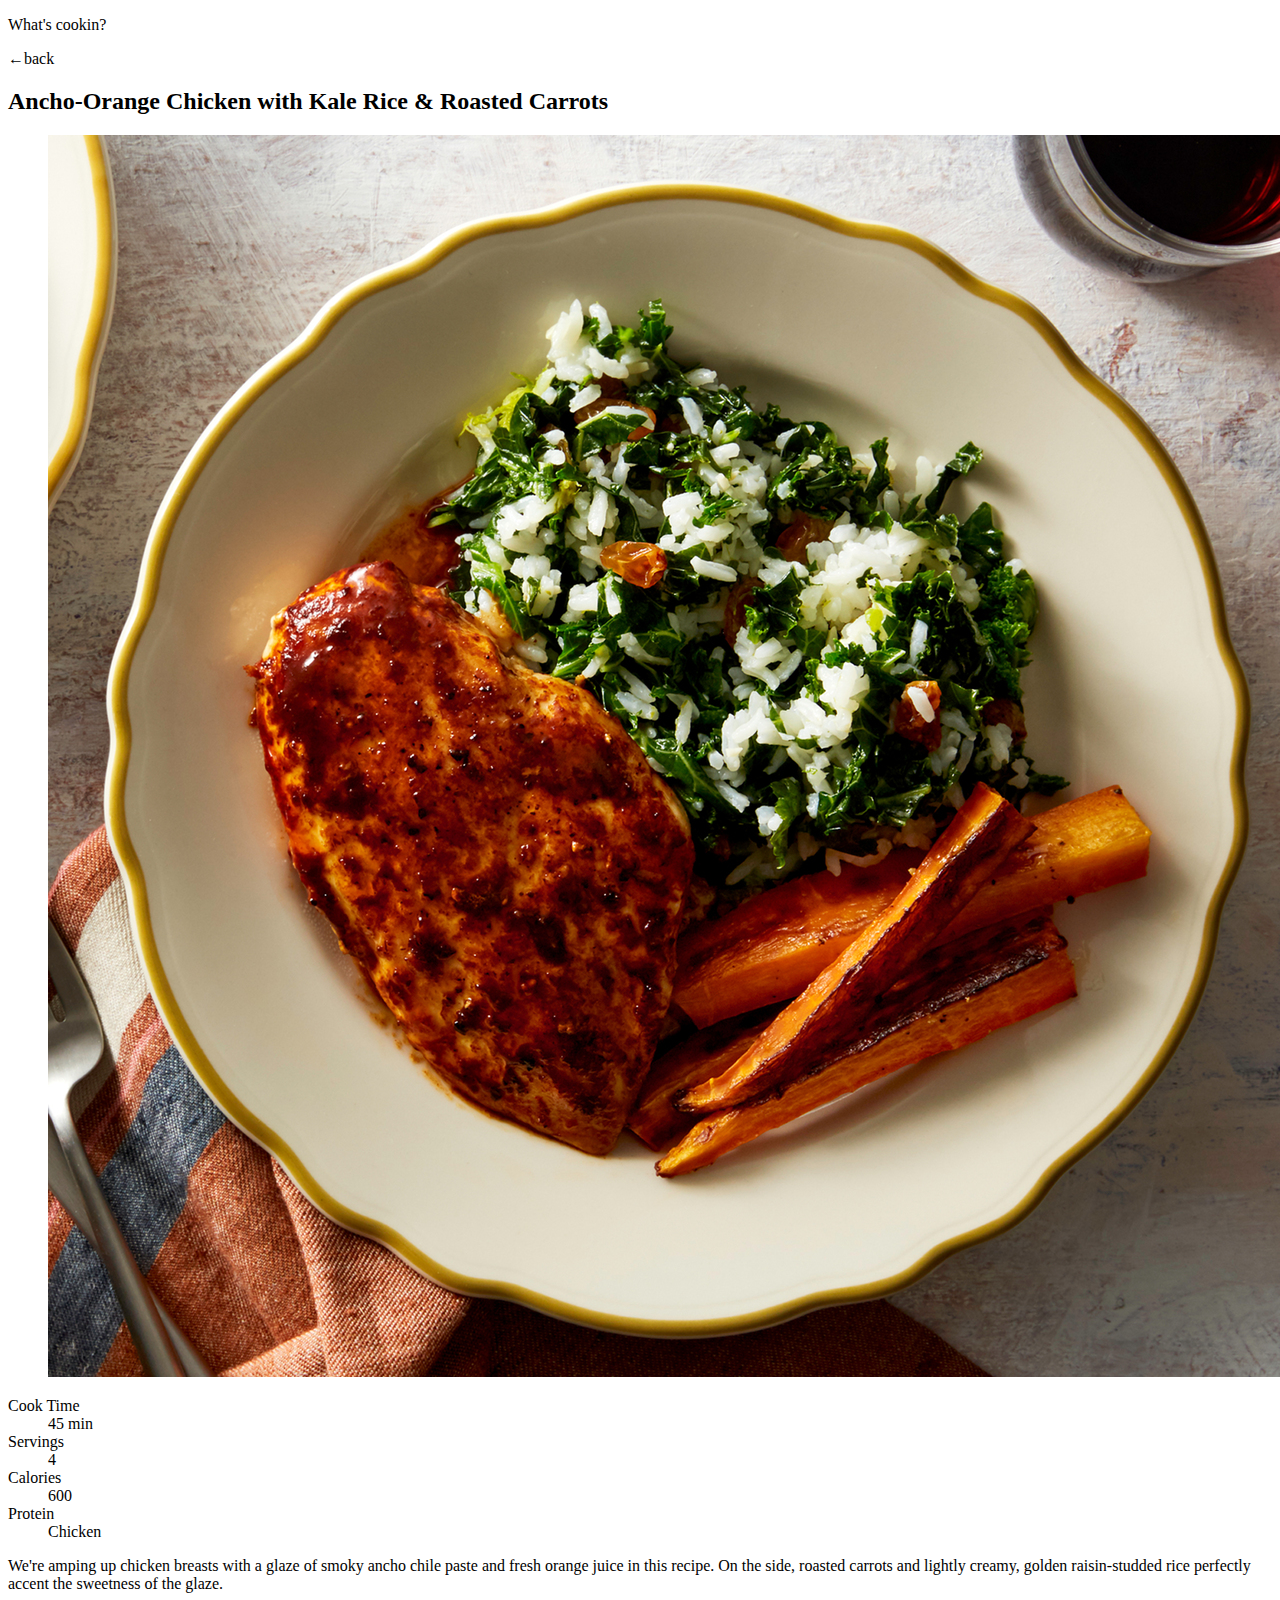
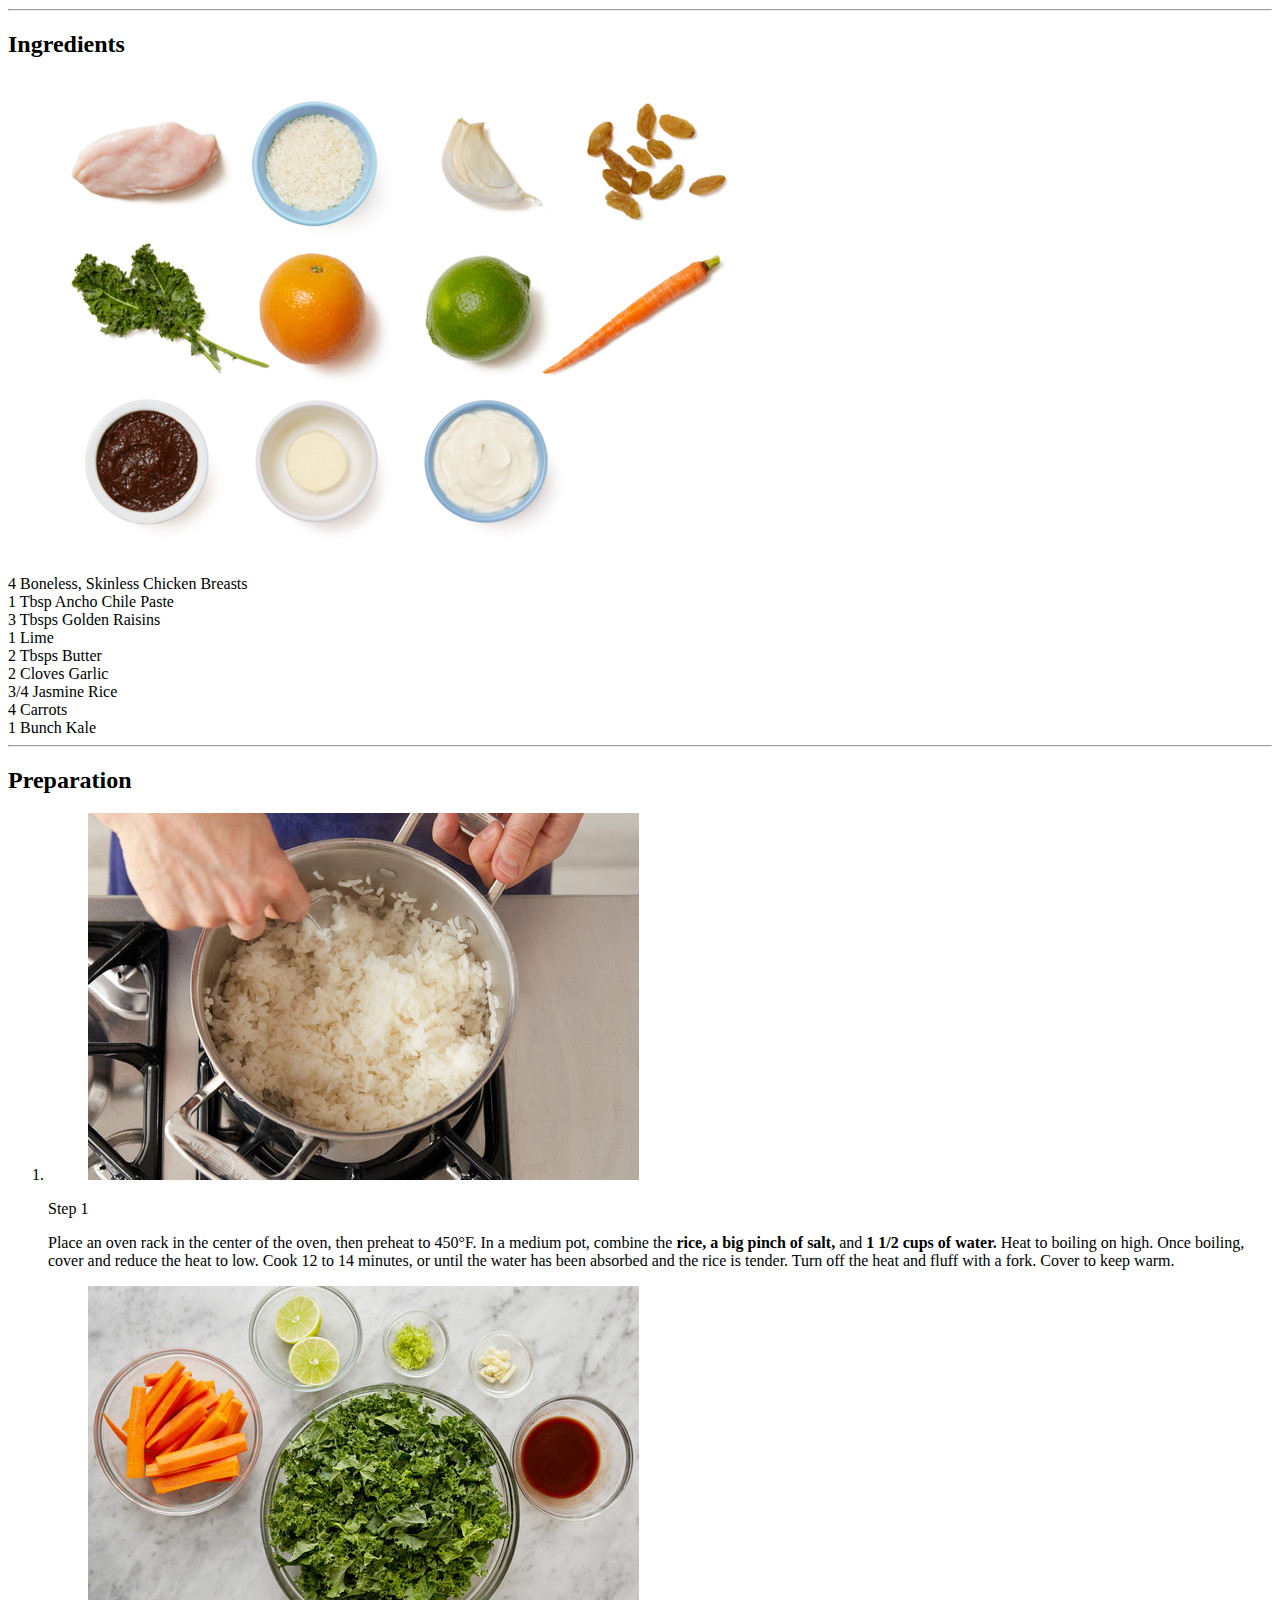
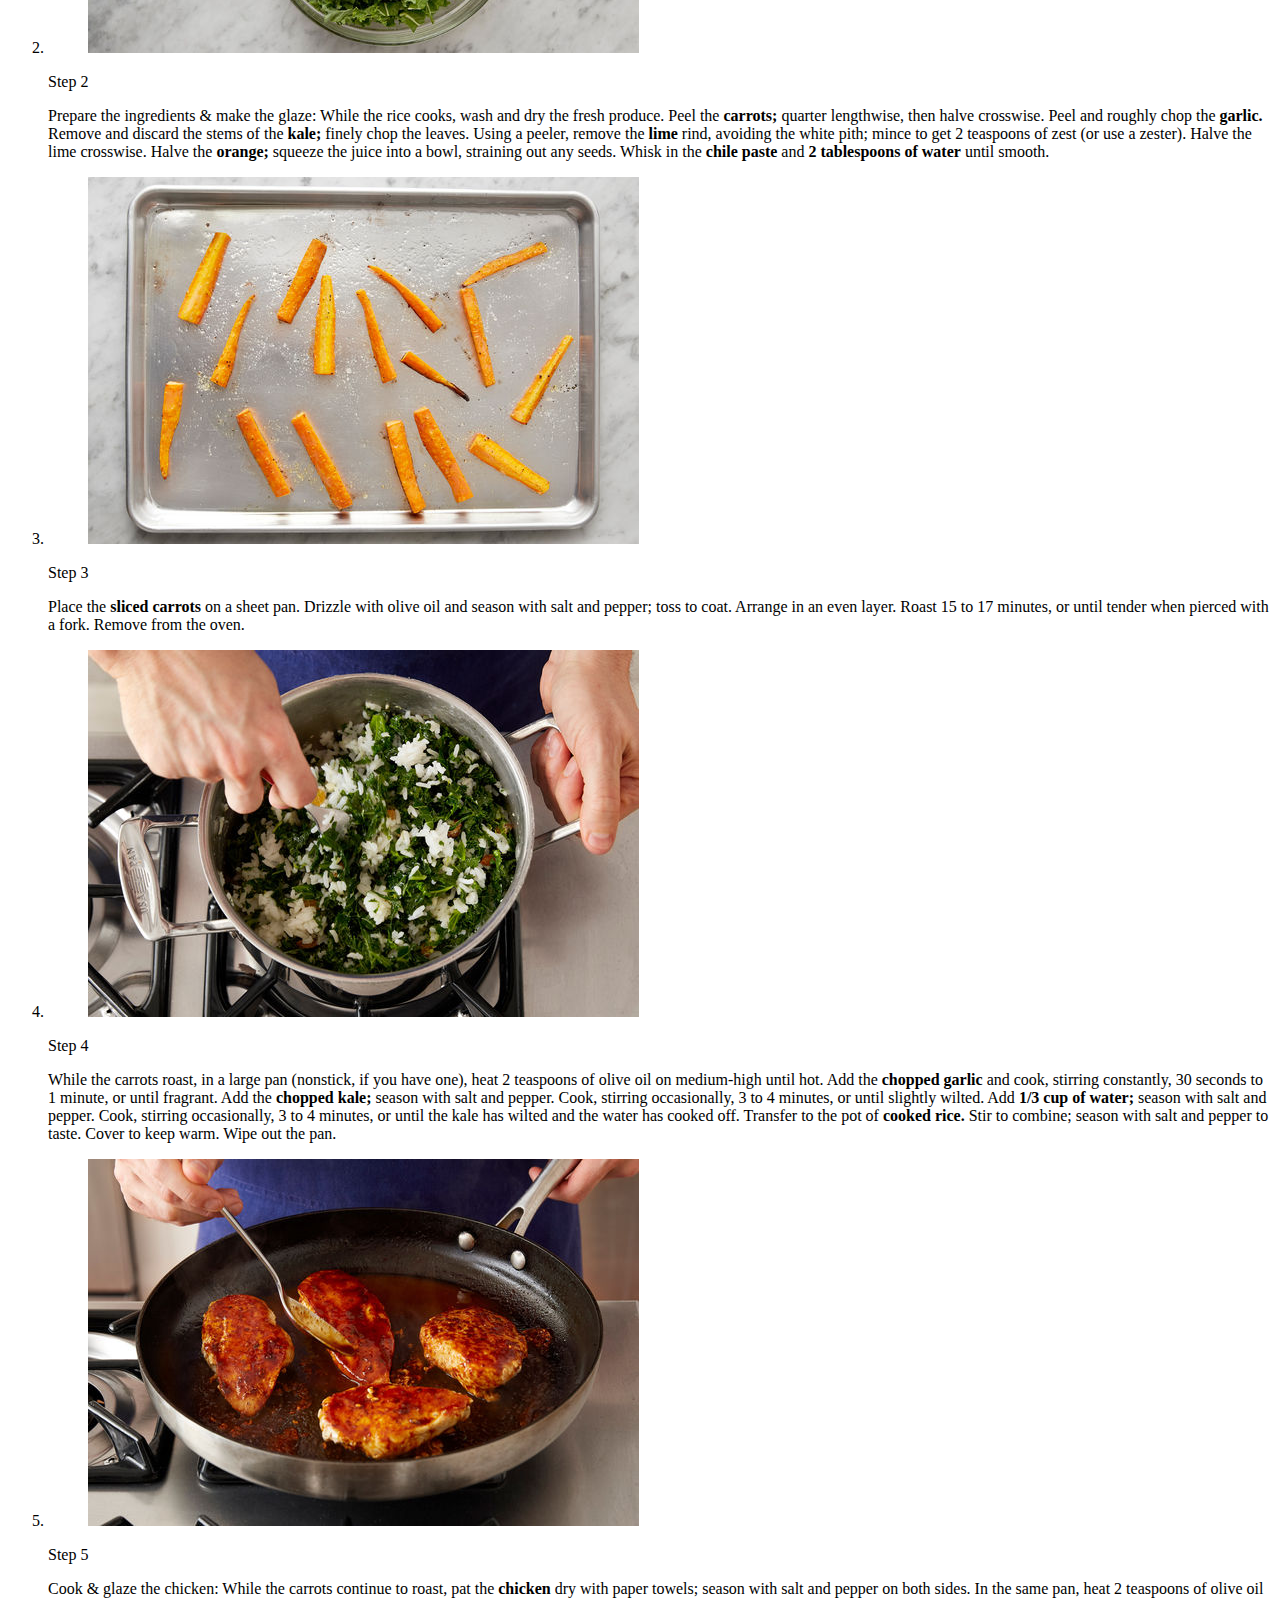
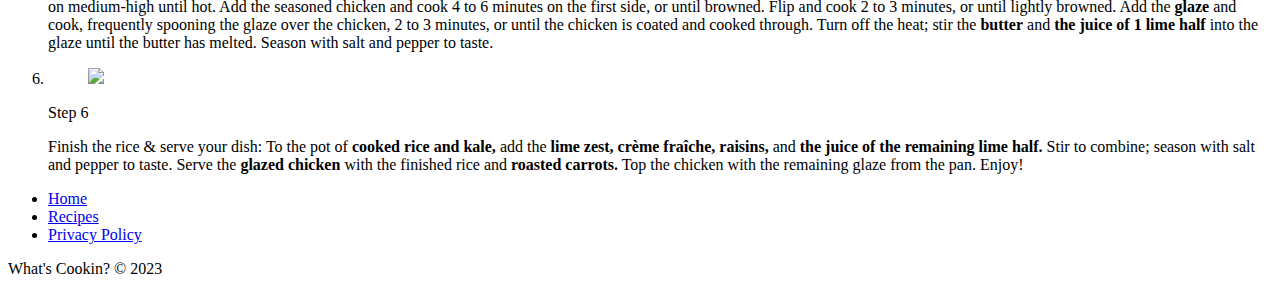
==== idm232-mw3397-beta/recipe.html @ 90bc5e02 "beta" ====
<!DOCTYPE html>
<html>
  <head>
    <title>Ancho Orange</title>
    <link rel="stylesheet" href="recipeStyle.css" />
  </head>
  <body>
    <div class="head">
      <div class="navContainer">
        <p class="logo">What&#39;s cookin?</p>
      </div>
    </div>

    <div class="recipecon">
      <div class="recipeTitleIntro">
        <p class="back">&#8592back</p>
        <div class="header">
          <h2 class="headerTitle">
            Ancho-Orange Chicken with Kale Rice & Roasted Carrots
          </h2>
        </div>
      </div>

      <div class="recipeImgIntroCon">
        <figure class="recipeImgIntro">
          <div class="recipeImgIntroImg">
            <img class="recipeImg" src="../images/anchoOrange.jpg" />
          </div>
        </figure>
      </div>

      <div class="statsCon">
        <div class="statsTableCon">
          <div class="statsTable">
            <dt class="statsTitle">Cook Time</dt>
            <dd class="statsText">45 min</dd>
            <dt class="statsTitle">Servings</dt>
            <dd class="statsText">4</dd>
            <dt class="statsTitle">Calories</dt>
            <dd class="statsText">600</dd>
            <dt class="statsTitle">Protein</dt>
            <dd class="statsText">Chicken</dd>
          </div>
        </div>
      </div>
      <div class="recipeDescriptionCon1">
        <div class="recipeDescriptionCon2">
          <div class="recipeDescription">
            <p>
              We&#39;re amping up chicken breasts with a glaze of smoky ancho chile
              paste and fresh orange juice in this recipe. On the side, roasted
              carrots and lightly creamy, golden raisin-studded rice perfectly
              accent the sweetness of the glaze.
            </p>
          </div>
        </div>
      

      <hr class="recipeDivider" />

      <div class="ingredientsCon">
        <div class="ingredientsSubCon">
          <h2 class="ingredientsTitle">Ingredients</h2>
          <div class="recipeImgIntroCon">
            <figure class="recipeImgIntro">
              <div class="recipeImgIntroImg">
                <img
                  class="recipeImg ingredientsImg"
                  src="../images/Ancho/0101_ING_FPP_large_feature.png"
                />
              </div>
            </figure>
          </div>
          <li class="ingredientText">4 Boneless, Skinless Chicken Breasts</li>
          <li class="ingredientText">1 Tbsp Ancho Chile Paste</li>
          <li class="ingredientText">3 Tbsps Golden Raisins</li>
          <li class="ingredientText">1 Lime</li>
          <li class="ingredientText">2 Tbsps Butter</li>
          <li class="ingredientText">2 Cloves Garlic</li>
          <li class="ingredientText">3/4 Jasmine Rice</li>
          <li class="ingredientText">4 Carrots</li>
          <li class="ingredientText">1 Bunch Kale</li>
        </div>
      </div>
      <hr class="recipeDivider" />
      <div class="prepCon">
        <div>
          <h2 class="ingredientsTitle">Preparation</h2>
          <ol class="prepList">
            <li class="prepText">
              <div class="recipeImgIntroCon">
                <figure class="recipeImgIntro">
                  <div class="recipeImgIntroImg">
                    <img
                      class="recipeImg"
                      src="../images/Ancho/0101_FPP_Chicken-Rice_18594_WEB_high_feature.jpg"
                    />
                  </div>
                </figure>
              </div>
              <div class="stepTitle">Step 1</div>
              <div class="stepDescription">
                <p class="stepDescriptionBody">
                  Place an oven rack in the center of the oven, then preheat to
                  450&#176;F. In a medium pot, combine the
                  <strong>rice, a big pinch of salt,</strong> and
                  <strong>1 1/2 cups of water.</strong> Heat to boiling on high.
                  Once boiling, cover and reduce the heat to low. Cook 12 to 14
                  minutes, or until the water has been absorbed and the rice is
                  tender. Turn off the heat and fluff with a fork. Cover to keep
                  warm.
                </p>
              </div>
            </li>
            <li class="prepText">
              <div class="recipeImgIntroCon">
                <figure class="recipeImgIntro">
                  <div class="recipeImgIntroImg">
                    <img
                      class="recipeImg"
                      src="../images/Ancho/0101_FPP_Chicken-Rice_18622_WEB_high_feature.jpg"
                    />
                  </div>
                </figure>
              </div>
              <div class="stepTitle">Step 2</div>
              <div class="stepDescription">
                <p class="stepDescriptionBody">
                  Prepare the ingredients & make the glaze: While the rice
                  cooks, wash and dry the fresh produce. Peel the
                  <strong>carrots;</strong> quarter lengthwise, then halve
                  crosswise. Peel and roughly chop the
                  <strong>garlic.</strong> Remove and discard the stems of the
                  <strong>kale;</strong> finely chop the leaves. Using a peeler,
                  remove the <strong>lime</strong> rind, avoiding the white
                  pith; mince to get 2 teaspoons of zest (or use a zester).
                  Halve the lime crosswise. Halve the
                  <strong>orange;</strong> squeeze the juice into a bowl,
                  straining out any seeds. Whisk in the
                  <strong>chile paste</strong> and
                  <strong>2 tablespoons of water</strong> until smooth.
                </p>
              </div>
            </li>
            <li class="prepText">
              <div class="recipeImgIntroCon">
                <figure class="recipeImgIntro">
                  <div class="recipeImgIntroImg">
                    <img
                      class="recipeImg"
                      src="../images/Ancho/0101_FPP_Chicken-Rice_18626_WEB_high_feature.jpg"
                    />
                  </div>
                </figure>
              </div>
              <div class="stepTitle">Step 3</div>
              <div class="stepDescription">
                <p class="stepDescriptionBody">
                  Place the <strong>sliced carrots</strong> on a sheet pan.
                  Drizzle with olive oil and season with salt and pepper; toss
                  to coat. Arrange in an even layer. Roast 15 to 17 minutes, or
                  until tender when pierced with a fork. Remove from the oven.
                </p>
              </div>
            </li>
            <li class="prepText">
              <div class="recipeImgIntroCon">
                <figure class="recipeImgIntro">
                  <div class="recipeImgIntroImg">
                    <img
                      class="recipeImg"
                      src="../images/Ancho/0101_FPP_Chicken-Rice_18630_WEB_high_feature.jpg"
                    />
                  </div>
                </figure>
              </div>
              <div class="stepTitle">Step 4</div>
              <div class="stepDescription">
                <p class="stepDescriptionBody">
                  While the carrots roast, in a large pan (nonstick, if you have
                  one), heat 2 teaspoons of olive oil on medium-high until hot.
                  Add the <strong>chopped garlic</strong> and cook, stirring
                  constantly, 30 seconds to 1 minute, or until fragrant. Add the
                  <strong>chopped kale;</strong> season with salt and pepper.
                  Cook, stirring occasionally, 3 to 4 minutes, or until slightly
                  wilted. Add <strong>1/3 cup of water;</strong> season with
                  salt and pepper. Cook, stirring occasionally, 3 to 4 minutes,
                  or until the kale has wilted and the water has cooked off.
                  Transfer to the pot of <strong>cooked rice.</strong> Stir to
                  combine; season with salt and pepper to taste. Cover to keep
                  warm. Wipe out the pan.
                </p>
              </div>
            </li>
            <li class="prepText">
              <div class="recipeImgIntroCon">
                <figure class="recipeImgIntro">
                  <div class="recipeImgIntroImg">
                    <img
                      class="recipeImg"
                      src="../images/Ancho/0101_FPP_Chicken-Rice_18639_WEB_high_feature.jpg"
                    />
                  </div>
                </figure>
              </div>
              <div class="stepTitle">Step 5</div>
              <div class="stepDescription">
                <p class="stepDescriptionBody">
                  Cook & glaze the chicken: While the carrots continue to roast,
                  pat the <strong>chicken</strong> dry with paper towels; season
                  with salt and pepper on both sides. In the same pan, heat 2
                  teaspoons of olive oil on medium-high until hot. Add the
                  seasoned chicken and cook 4 to 6 minutes on the first side, or
                  until browned. Flip and cook 2 to 3 minutes, or until lightly
                  browned. Add the <strong>glaze</strong> and cook, frequently
                  spooning the glaze over the chicken, 2 to 3 minutes, or until
                  the chicken is coated and cooked through. Turn off the heat;
                  stir the <strong>butter</strong> and
                  <strong>the juice of 1 lime half</strong> into the glaze until
                  the butter has melted. Season with salt and pepper to taste.
                </p>
              </div>
            </li>
            <li class="prepText">
              <div class="recipeImgIntroCon">
                <figure class="recipeImgIntro">
                  <div class="recipeImgIntroImg">
                    <img
                      class="recipeImg"
                      src="../images/Ancho/0101_FPP_Chicken-Rice_97338_WEB_SQ_hi_res.jpg"
                    />
                  </div>
                </figure>
              </div>
              <div class="stepTitle">Step 6</div>
              <div class="stepDescription">
                <p class="stepDescriptionBody">
                  Finish the rice & serve your dish: To the pot of
                  <strong>cooked rice and kale,</strong> add the
                  <strong>lime zest, cr&egraveme fra&icircche, raisins,</strong> and
                  <strong>the juice of the remaining lime half.</strong> Stir to
                  combine; season with salt and pepper to taste. Serve the
                  <strong>glazed chicken</strong> with the finished rice and
                  <strong>roasted carrots.</strong> Top the chicken with the
                  remaining glaze from the pan. Enjoy!
                </p>
              </div>
            </li>
          </ol>
        </div>
      </div>
    </div>
    <div class="footer-basic">
      <footer>
        <!-- <div class="social">
          <a href="#"><i class="icon ion-social-instagram"></i></a
          ><a href="#"><i class="icon ion-social-snapchat"></i></a
          ><a href="#"><i class="icon ion-social-twitter"></i></a
          ><a href="#"><i class="icon ion-social-facebook"></i></a>
        </div> -->
        <ul class="list-inline">
          <li class="list-inline-item"><a href="#">Home</a></li>
          <li class="list-inline-item"><a href="#">Recipes</a></li>
          <li class="list-inline-item"><a href="#">Privacy Policy</a></li>
        </ul>
        <p class="copyright">What&#39;s Cookin? © 2023</p>
      </footer>
    </div>
  </body>
</html>
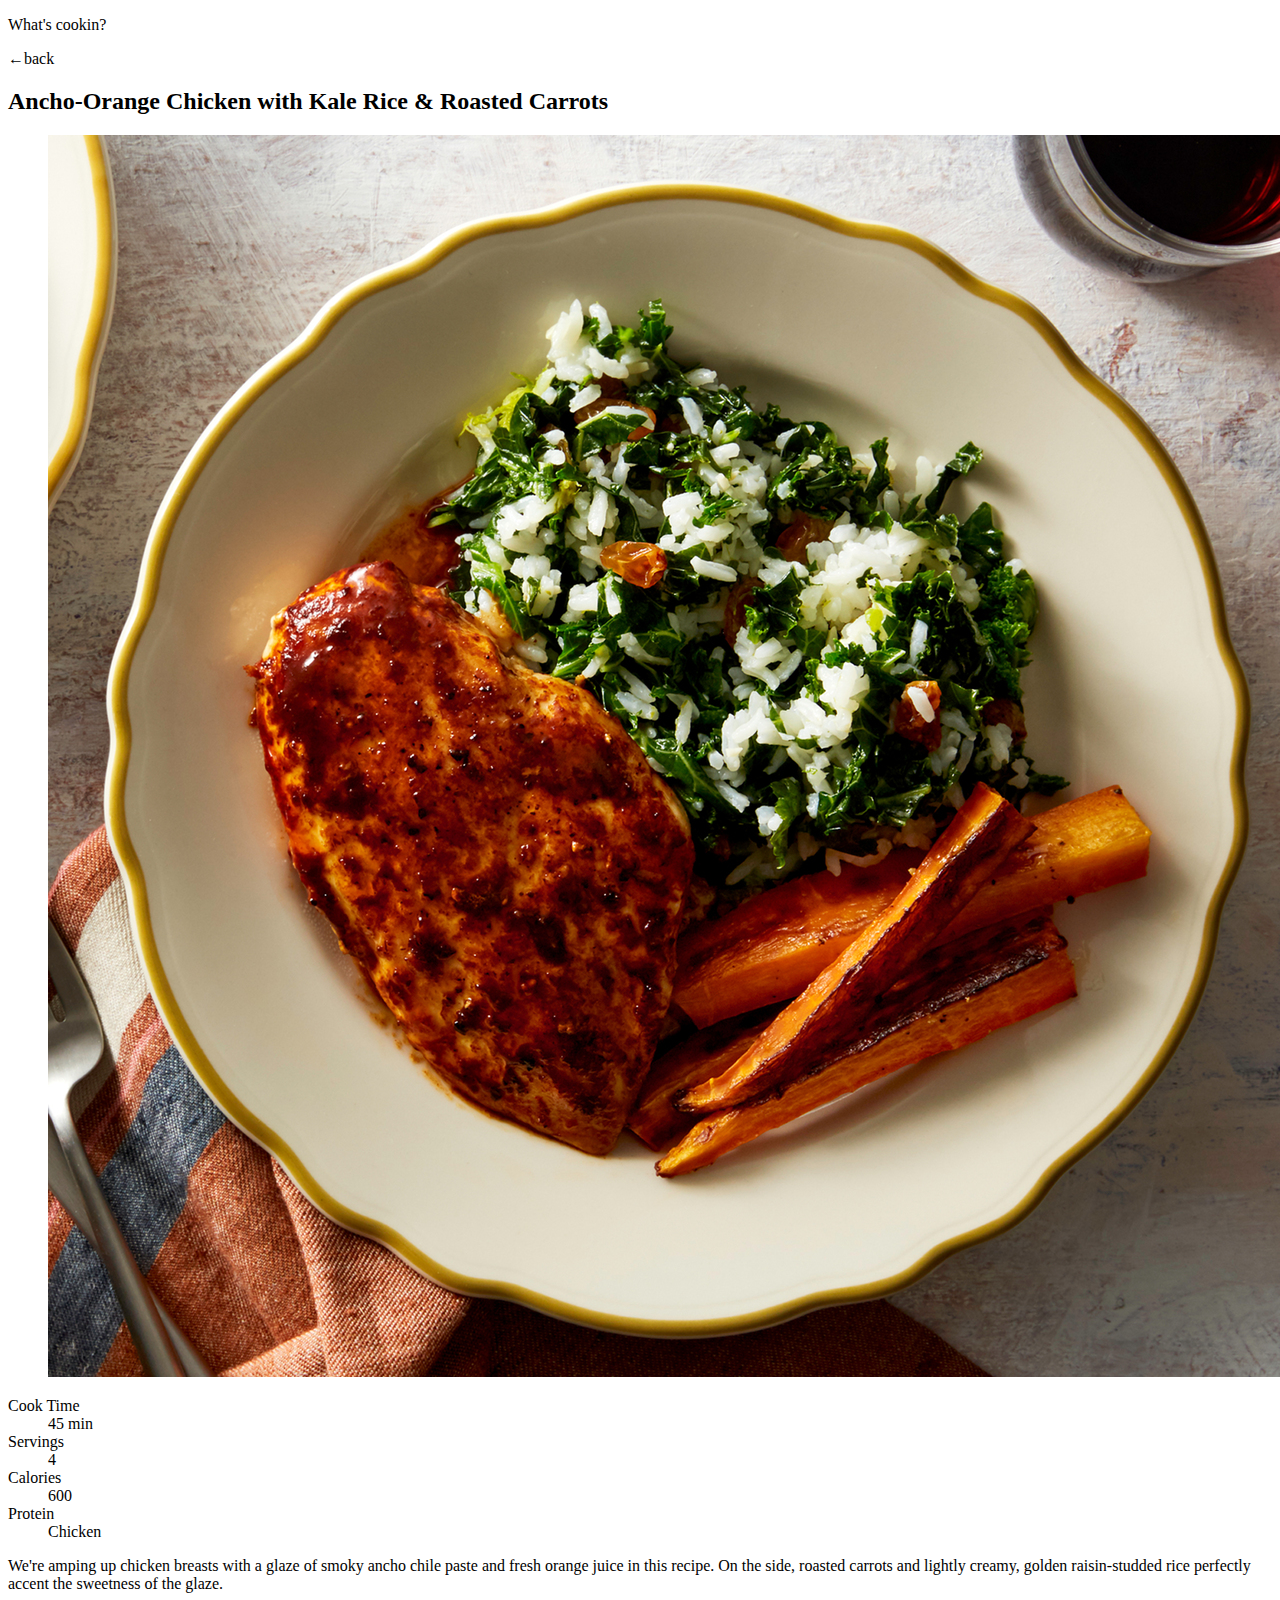
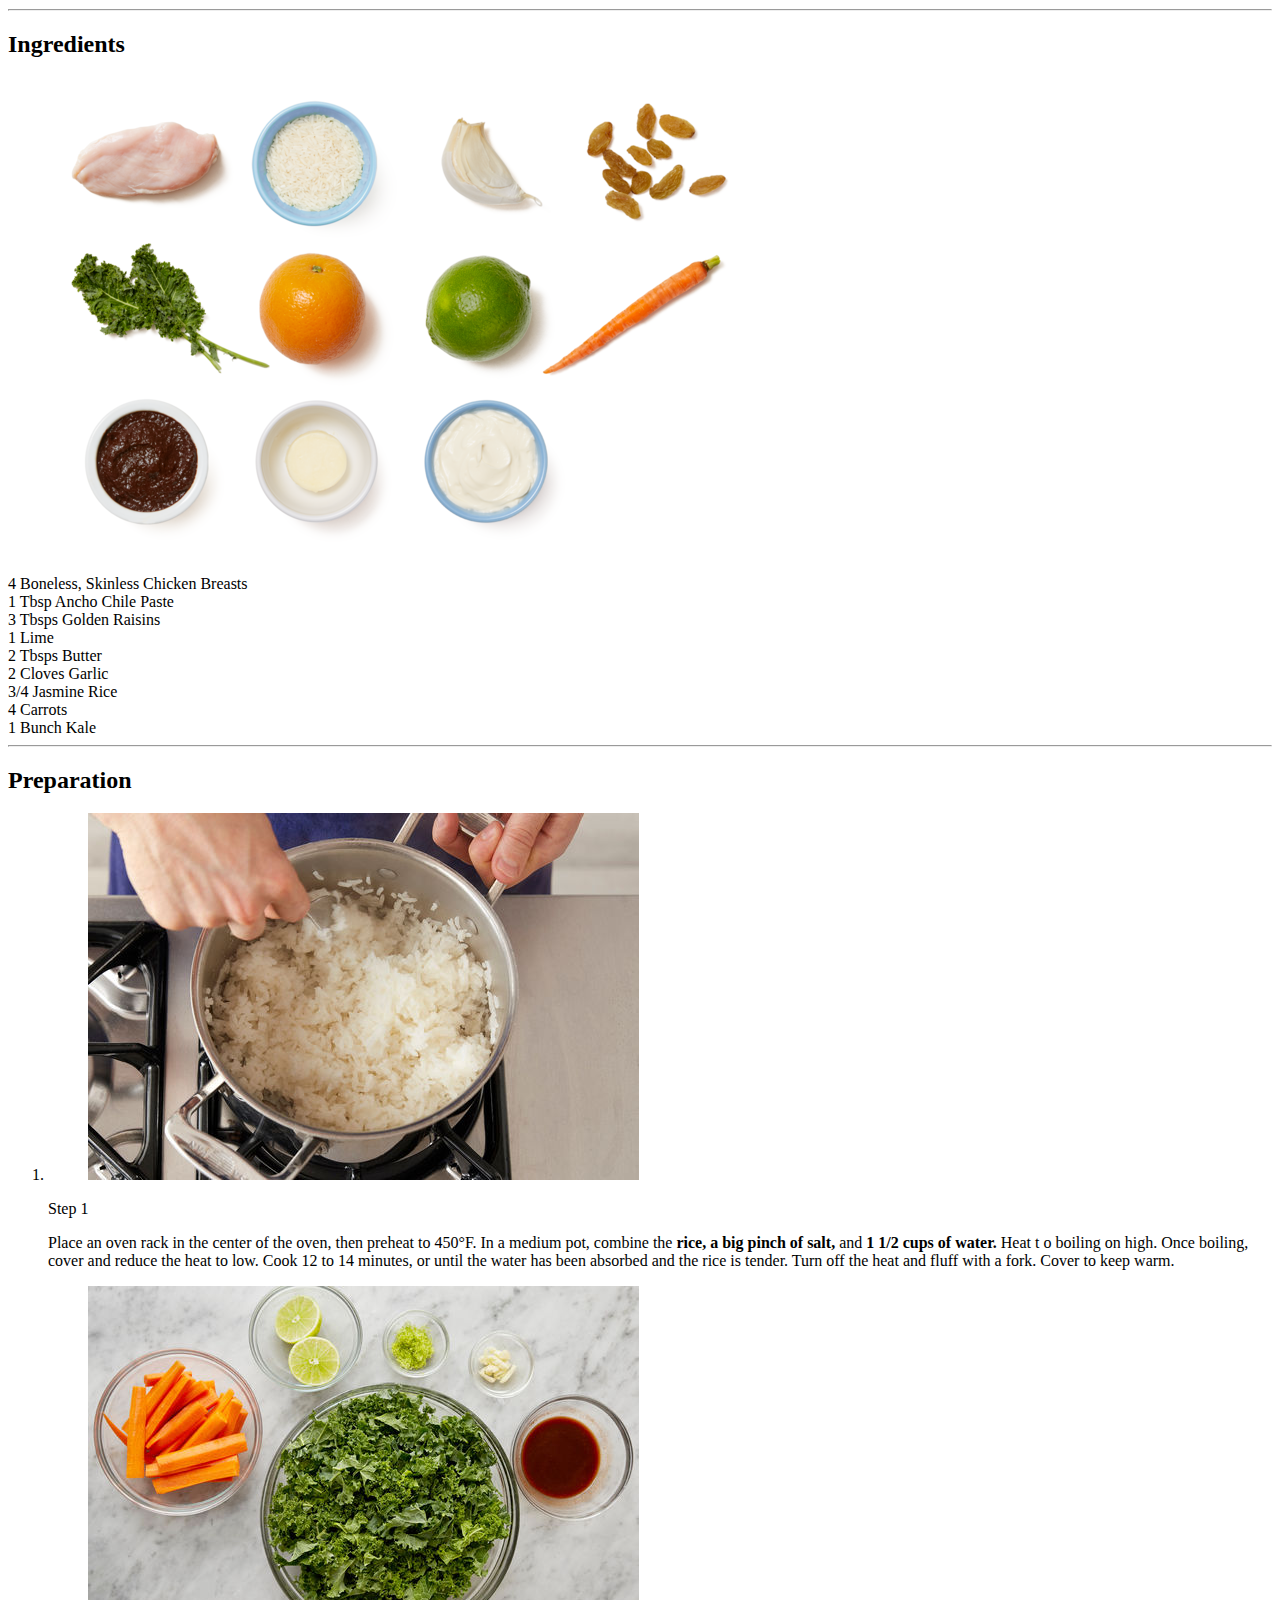
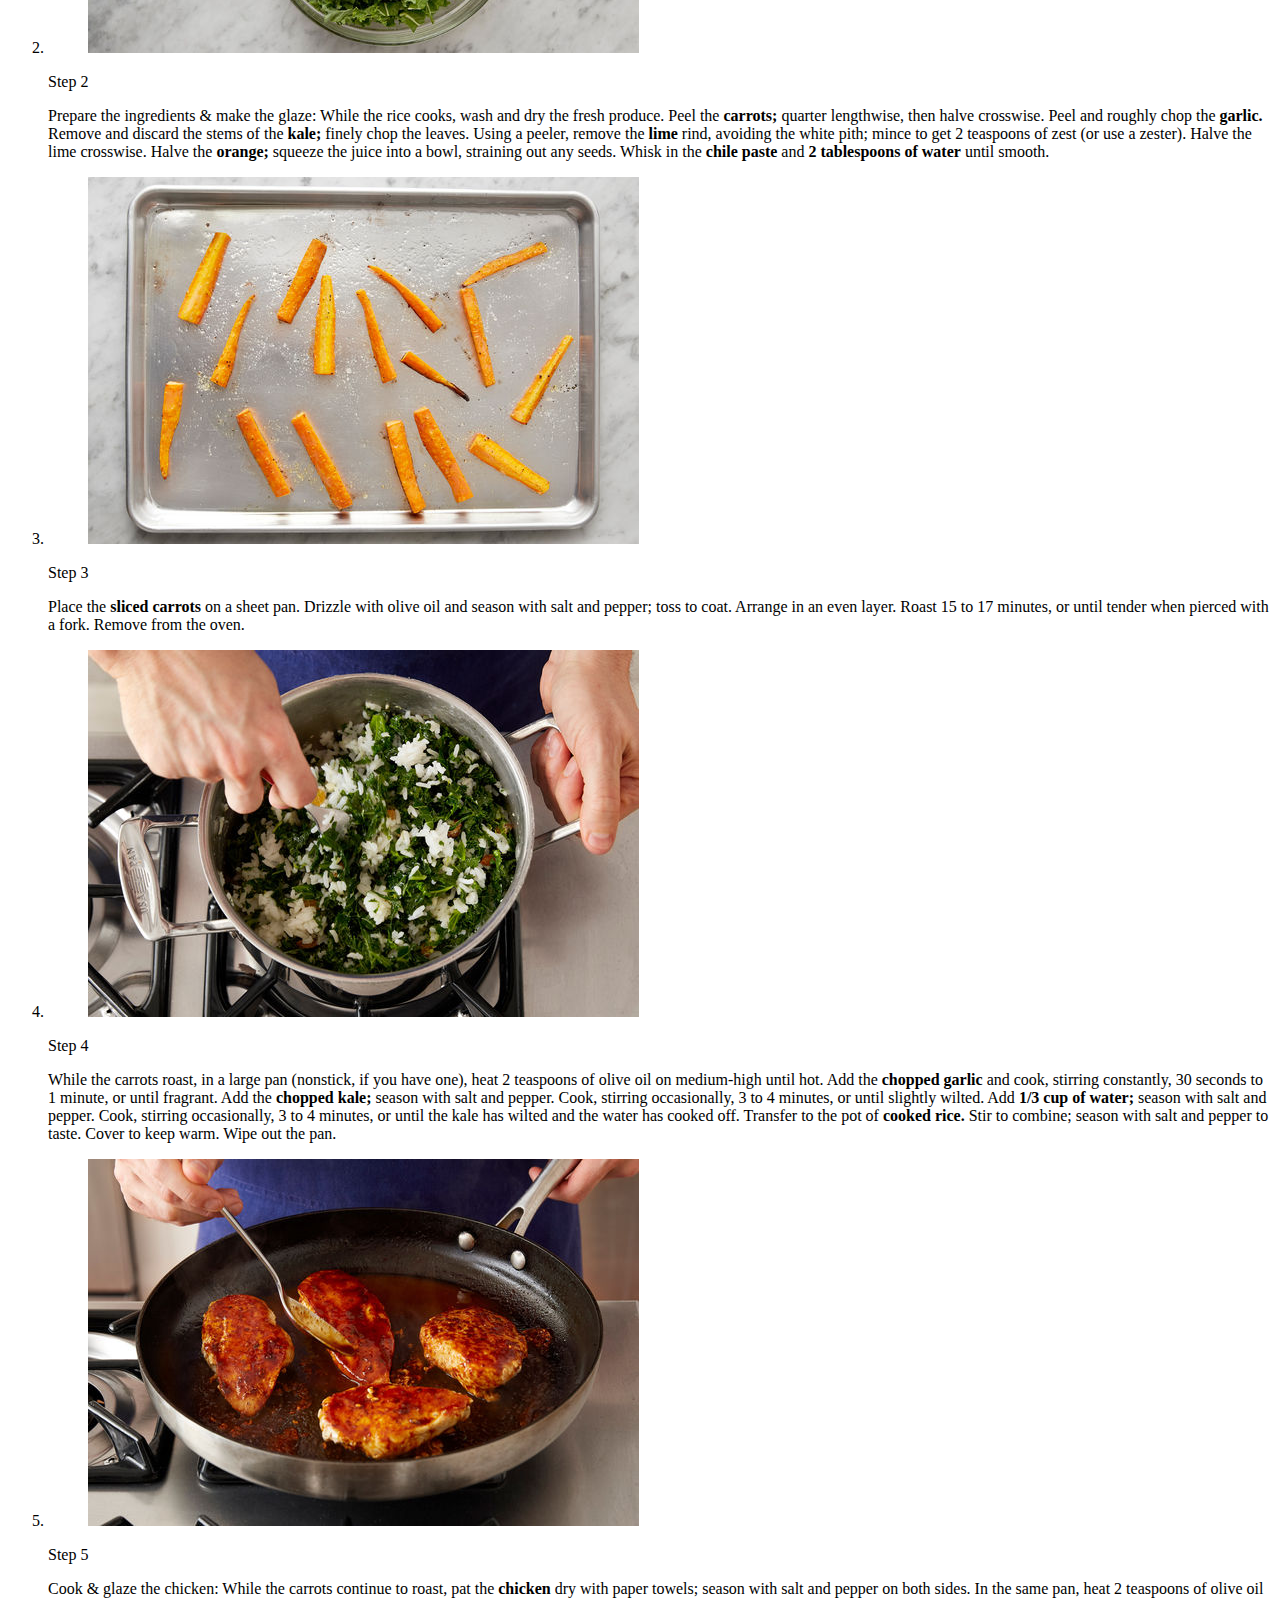
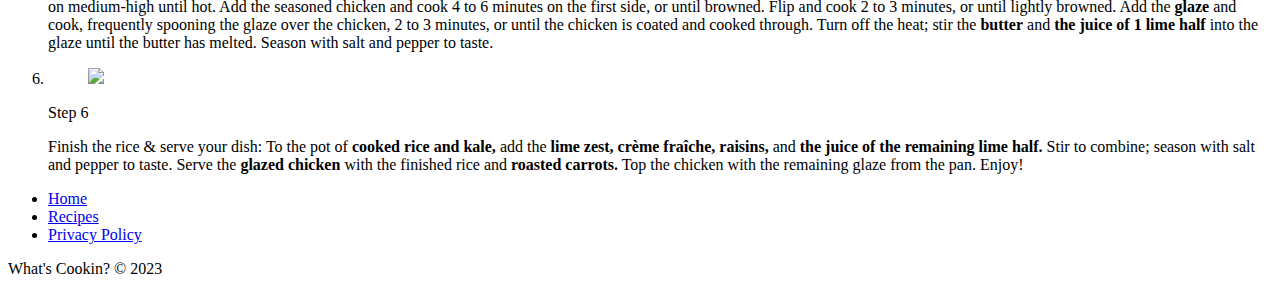
==== commit 2b02ff30: "final" ====
--- a/idm232-mw3397-beta/recipe.html
+++ b/idm232-mw3397-beta/recipe.html
@@ -104,7 +104,7 @@
                   Place an oven rack in the center of the oven, then preheat to
                   450&#176;F. In a medium pot, combine the
                   <strong>rice, a big pinch of salt,</strong> and
-                  <strong>1 1/2 cups of water.</strong> Heat to boiling on high.
+                  <strong>1 1/2 cups of water.</strong> Heat t o boiling on high.
                   Once boiling, cover and reduce the heat to low. Cook 12 to 14
                   minutes, or until the water has been absorbed and the rice is
                   tender. Turn off the heat and fluff with a fork. Cover to keep
